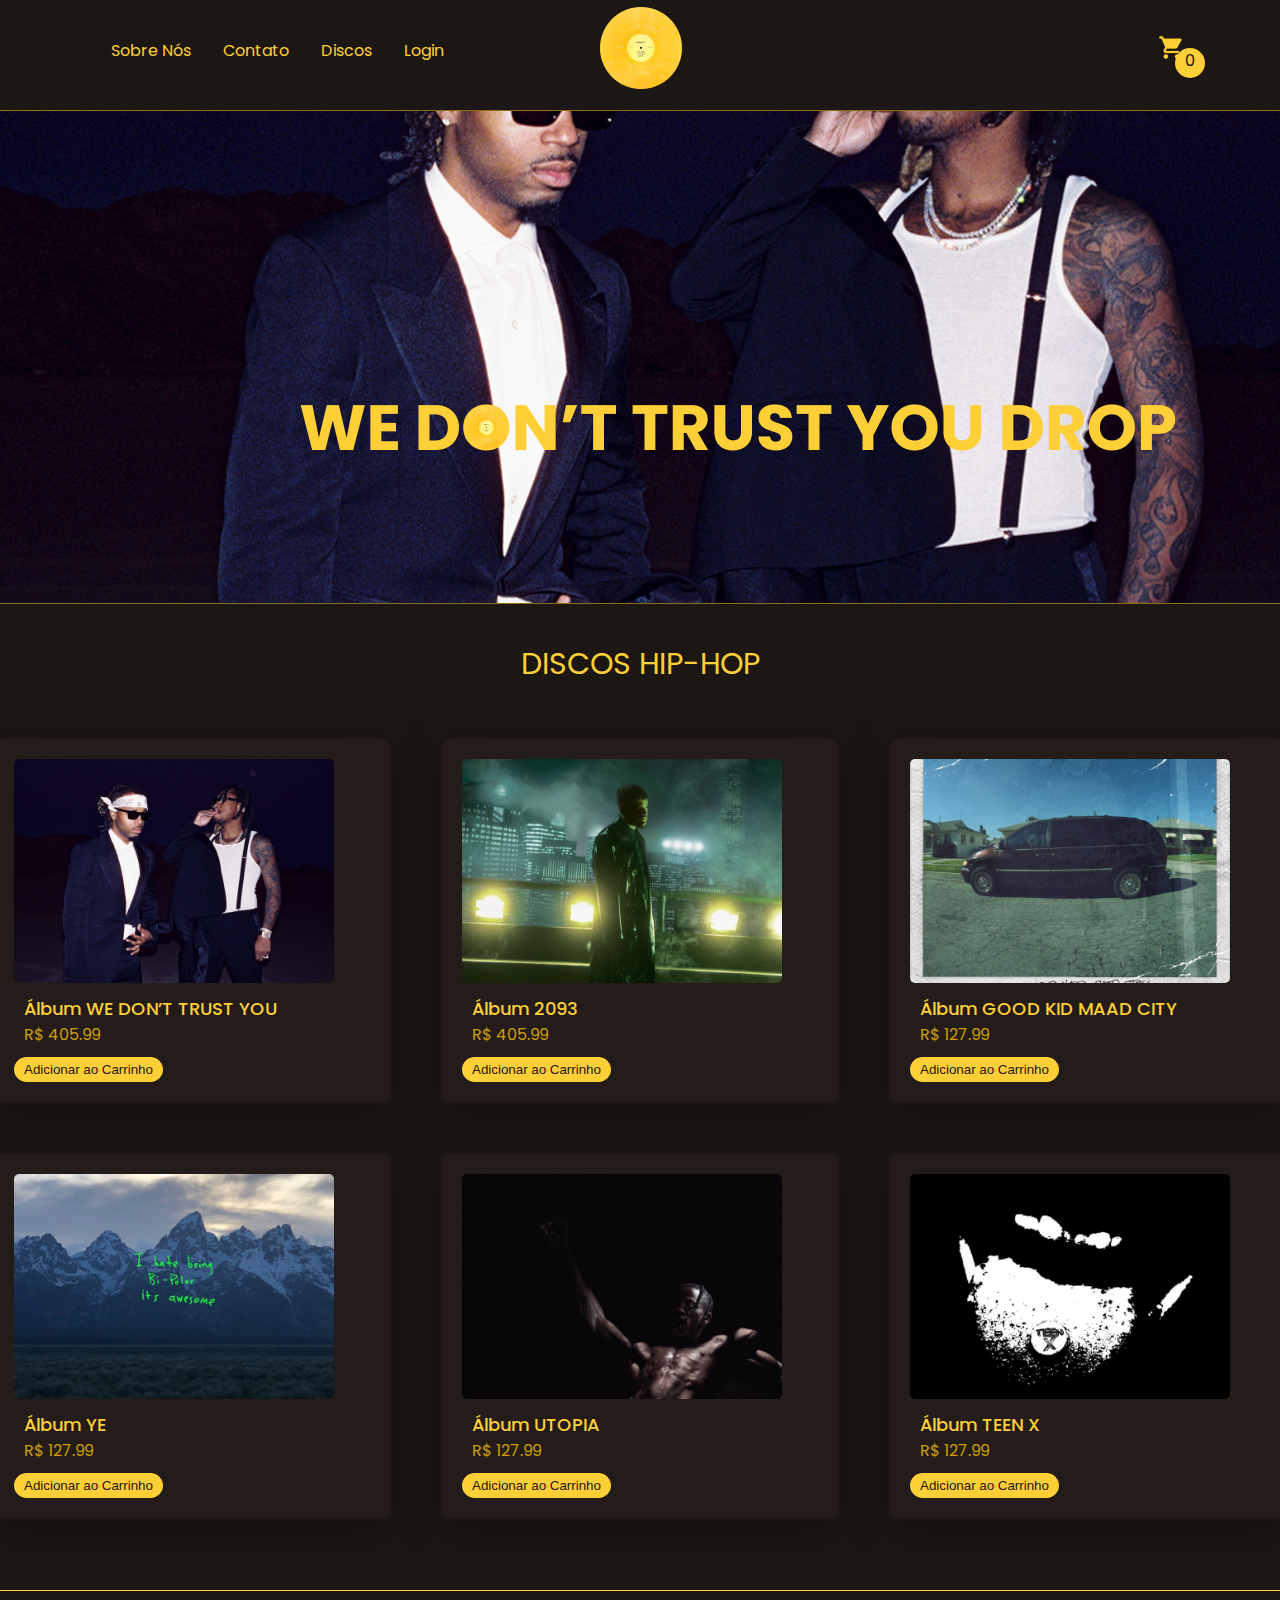
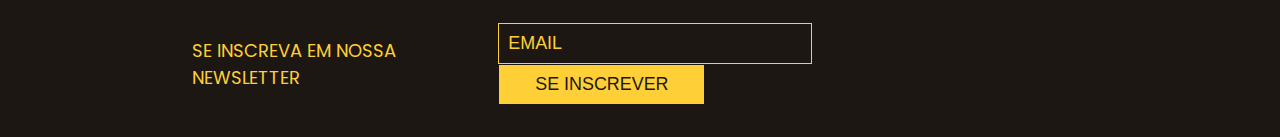
==== index.html @ 85497e43 "latest code fixes for deployment on github pages" ====
<!doctype html>
<html lang="en">
    <head>
        <title>Utopia Records</title>
        <meta charset="utf-8" />
        <meta name="viewport" content="width=device-width, initial-scale=1, shrink-to-fit=no" />
        <meta http-equiv="X-UA-Compatible" content="IE=edge">

        <link href="https://cdn.jsdelivr.net/npm/bootstrap@5.3.2/dist/css/bootstrap.min.css" rel="stylesheet" integrity="sha384-T3c6CoIi6uLrA9TneNEoa7RxnatzjcDSCmG1MXxSR1GAsXEV/Dwwykc2MPK8M2HN" crossorigin="anonymous" />
        <link rel="stylesheet" href="./css/home.css">
    </head>
    <body>
        <header>
            <div class="container">
                <ul class="fixed size tamanhonav navbar">
                    <div class="pp">
                        <li><a class="active" href="./index.html">Sobre Nós</a></li>
                        <li><a class="active" href="./index.html">Contato</a></li>
                        <li><a class="active" href="./index.html">Discos</a></li>
                        <li><a class="active" href="./login.html">Login</a></li>
                    </div>
                    <div class="um navbarimg"><a class="disco" href="./index.html"><img src="./images/disco.png" alt=""></a></div>
                    <div class="pr navbarimg icon-cart" style="position: relative; float: right;">
                        <img class="pv carrinho" src="./images/carrinho.png" alt="">
                        <span>0</span>
                    </div>
                </ul>
            </div> 
        </header>

        <div class="cartTab">
            <h1 style="font-size: 22px;">Carrinho de Compras</h1>
            <div class="listCart"></div>
            <div class="btn">
                <button class="close">Fechar</button>
                <button class="checkOut"><a href="checkout.html">Finalizar a compra</a></button>
            </div>
        </div>

        <div>
            <img src="./images/we dont trust you - home.png" class="w-100 d-block" alt="First slide" />
        </div>

        <div>
            <p class="titulo">DISCOS HIP-HOP</p>
        </div>

        <main>
          <div class="listProduct"></div>
        </main>

        <footer class="footer">
            <p class="footer__newsletter amarelo">SE INSCREVA EM NOSSA NEWSLETTER</p>
            <div class="footer__inscricao">
                <input type="text" name="email" placeholder="EMAIL">
                <button class="footer__inscricao__inscrever">SE INSCREVER</button>
            </div>
        </footer>

        <script src="./js/app.js"></script>
        <script src="https://cdn.jsdelivr.net/npm/@popperjs/core@2.11.8/dist/umd/popper.min.js" integrity="sha384-I7E8VVD/ismYTF4hNIPjVp/Zjvgyol6VFvRkX/vR+Vc4jQkC+hVqc2pM8ODewa9r" crossorigin="anonymous"></script>
    </body>
</html>
---- css/home.css ----
@import url('https://fonts.googleapis.com/css2?family=Poppins:ital,wght@0,100;0,200;0,300;0,400;0,500;0,600;0,700;0,800;0,900;1,100;1,200;1,300;1,400;1,500;1,600;1,700;1,800;1,900&display=swap');

@import "header.css";
@import "login.css";
@import "produtos.css";
@import "checkout.css";

:root {
  --cor-primaria: #000000;
  --cor-secundaria: #FFCF37;
  --cor-terciaria: #37FF57;
  --cor-quarternaria: #FF3737;
  --cor-texto: #141A1D;
  --cor-fundo: #1D1714;
  --cor-hover: #ce9e00;

  --fonte: "Poppins", sans-serif;
}

html, body {
  background-color: var(--cor-fundo);
  margin: 0;
  padding: 0;
  overflow-x: hidden; 
  display: inline;
  font-family: var(--fonte);
}

main {
  width: 100%;
  display: flex;
  align-items: center;
  flex-direction: column;
  gap: 15px;
  padding: 30px 0;
  padding-bottom: 50px;
}

/* #region itens-relacionados */
h3 {
  font-size: 30px;
  text-align: center;
  color: var(--cor-secundaria);
  margin-top: 30px;
  margin-bottom: 40px;
}

.related-list .item img {
  width: 90%;
}

.related-list {
  position: static;
  display: grid;
  grid-template-columns: repeat(3, minmax(400px, 3fr));
  gap: 20px;
  padding: 20px;
}

.related-list .item {
  background-color: var(--cor-fundo);
  padding: 20px;
  text-decoration: none;
}

.related-list .item h2 {
  font-weight: 500;
  font-size: large;
  color: var(--cor-secundaria);
  margin-top: 5px;
  margin-left: 10px;
}

.related-list .item .price {
  margin-left: 10px;
  color: var(--cor-hover);
}

.related-list .item a {
  text-decoration: none;
  color: inherit;
}

.related-list .item button {
  background-color: var(--cor-secundaria);
  color: var(--cor-fundo);
  border: none;
  padding: 5px 10px;
  margin-top: 10px;
  border-radius: 20px;
}

@media only screen and (max-width: 992px) {
  .related-list {
    grid-template-columns: repeat(3, 1fr);
  }
}

/* mobile */
@media only screen and (max-width: 768px) {
  .related-list {
    grid-template-columns: repeat(2, 1fr);
  }
}
/* #endregion itens-relacionados */

/* #region footer */
.footer {
  padding: 2em 0;
  border-top: solid;
  border-width: 1px;
  border-color: var(--cor-secundaria);
  display: flex;
  align-items: center;
  justify-content: space-between;
}

.footer__newsletter {
  padding-left: 15%;
  font-size: 18px;
  font-weight: 400;
  color: var(--cor-secundaria);
}

.footer__inscricao {
  padding: 0px 15em 0px 0px;
}

.footer__inscricao > input{
  border: solid;
  border-width: 1px;
  padding: 5px;
  background-color: var(--cor-fundo);
  color: var(--cor-secundaria);
  font-size: 1.12rem;
  font-weight: 400;
  outline: none;
  padding: .5em 4em .5em .5em;
  margin-right: 2em;
}

.footer__inscricao > input::placeholder {
  color: var(--cor-secundaria);
}

.footer__inscricao__inscrever {
  padding: .5em 2em;
  border: solid;
  border-width: 1px;
  background-color: var(--cor-secundaria);
  color: var(--cor-fundo);
  font-size: 1.12rem;
}

.footer__inscricao__inscrever:hover {
  background-color: var(--cor-hover);
}
/* #endregion footer */

.btn a {
  text-decoration: none;
  color: var(--cor-primaria);
}

.carrinho,
.icon-cart span  {
    display: block;
}
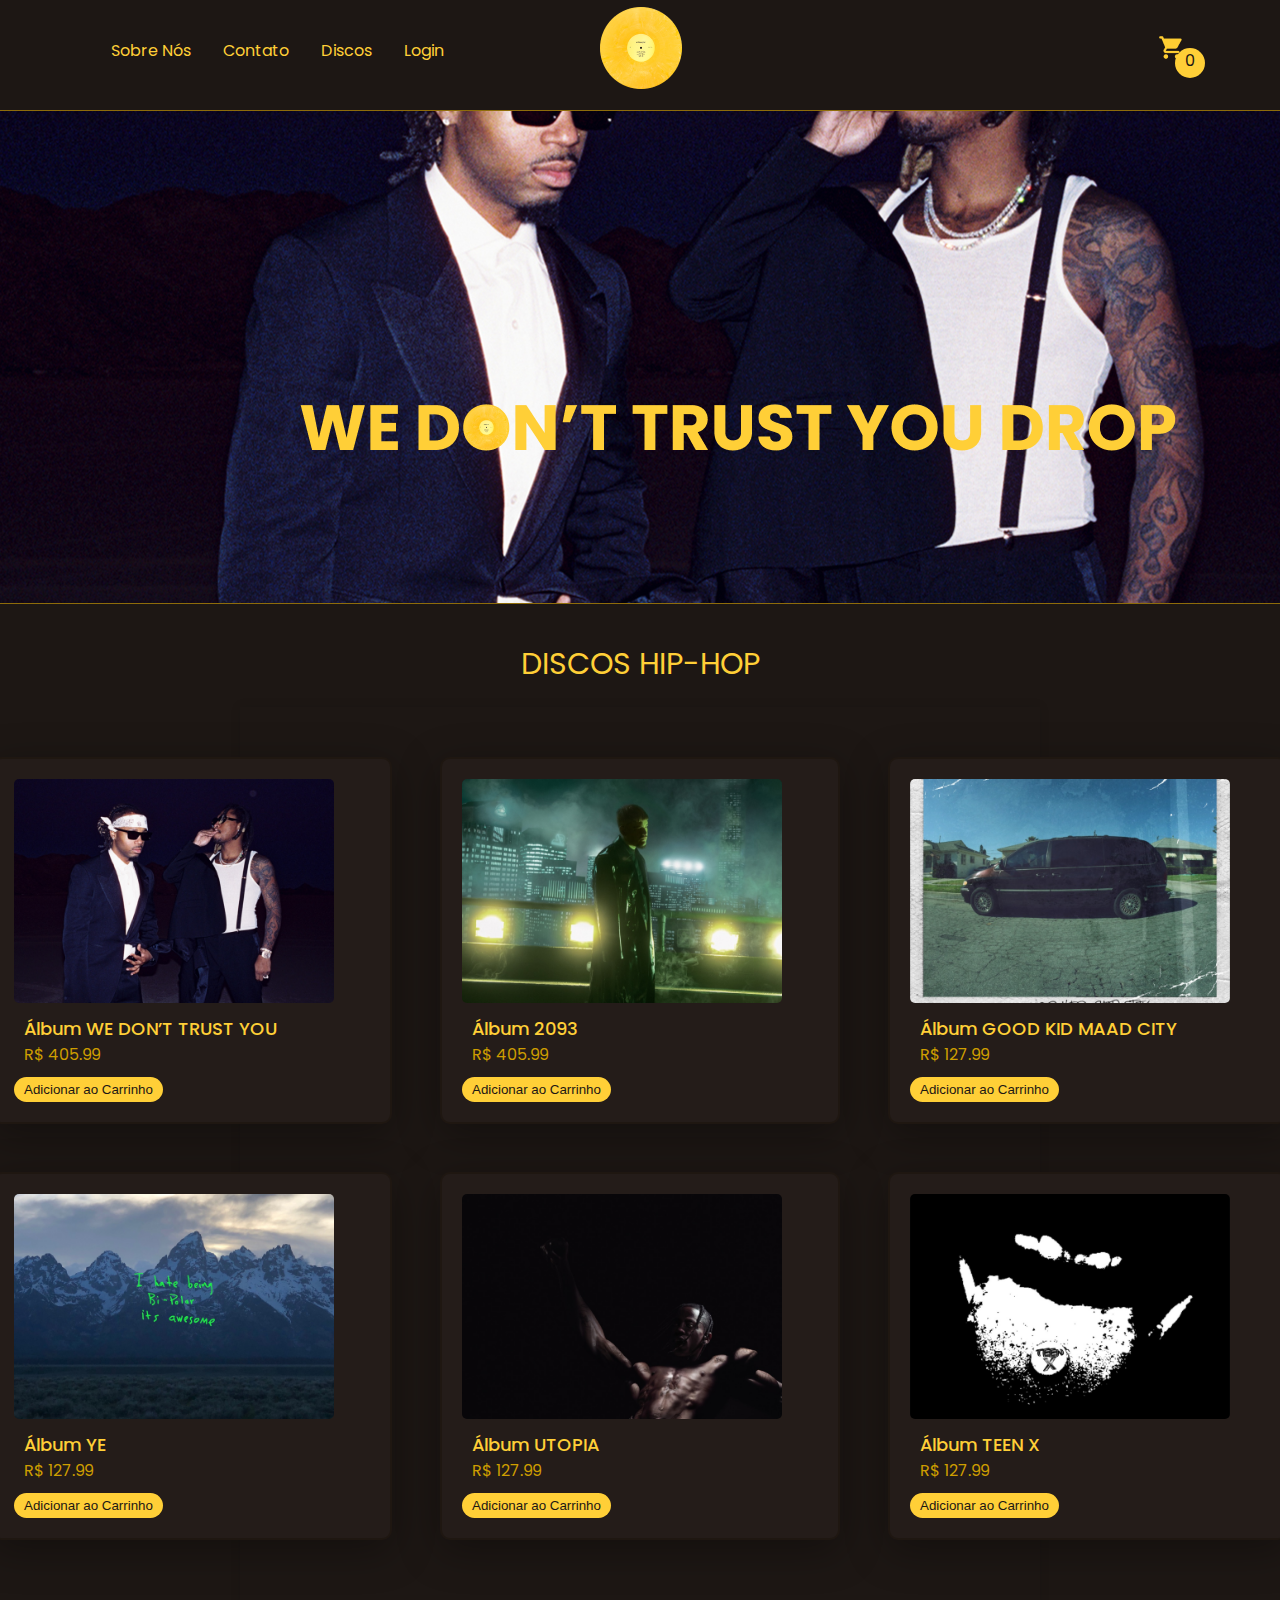
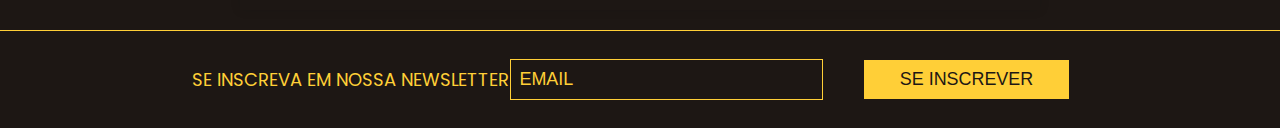
==== commit 50dc824c: "finishing project" ====
--- a/index.html
+++ b/index.html
@@ -14,8 +14,8 @@
             <div class="container">
                 <ul class="fixed size tamanhonav navbar">
                     <div class="pp">
-                        <li><a class="active" href="./index.html">Sobre Nós</a></li>
-                        <li><a class="active" href="./index.html">Contato</a></li>
+                        <li><a class="active" href="./sobrenos.html">Sobre Nós</a></li>
+                        <li><a class="active" href="./contato.html">Contato</a></li>
                         <li><a class="active" href="./index.html">Discos</a></li>
                         <li><a class="active" href="./login.html">Login</a></li>
                     </div>
--- a/css/home.css
+++ b/css/home.css
@@ -4,6 +4,8 @@
 @import "login.css";
 @import "produtos.css";
 @import "checkout.css";
+@import "sobrenos.css";
+@import "contato.css";
 
 :root {
   --cor-primaria: #000000;
@@ -106,6 +108,7 @@
 
 /* #region footer */
 .footer {
+  background-color: transparent;
   padding: 2em 0;
   border-top: solid;
   border-width: 1px;
